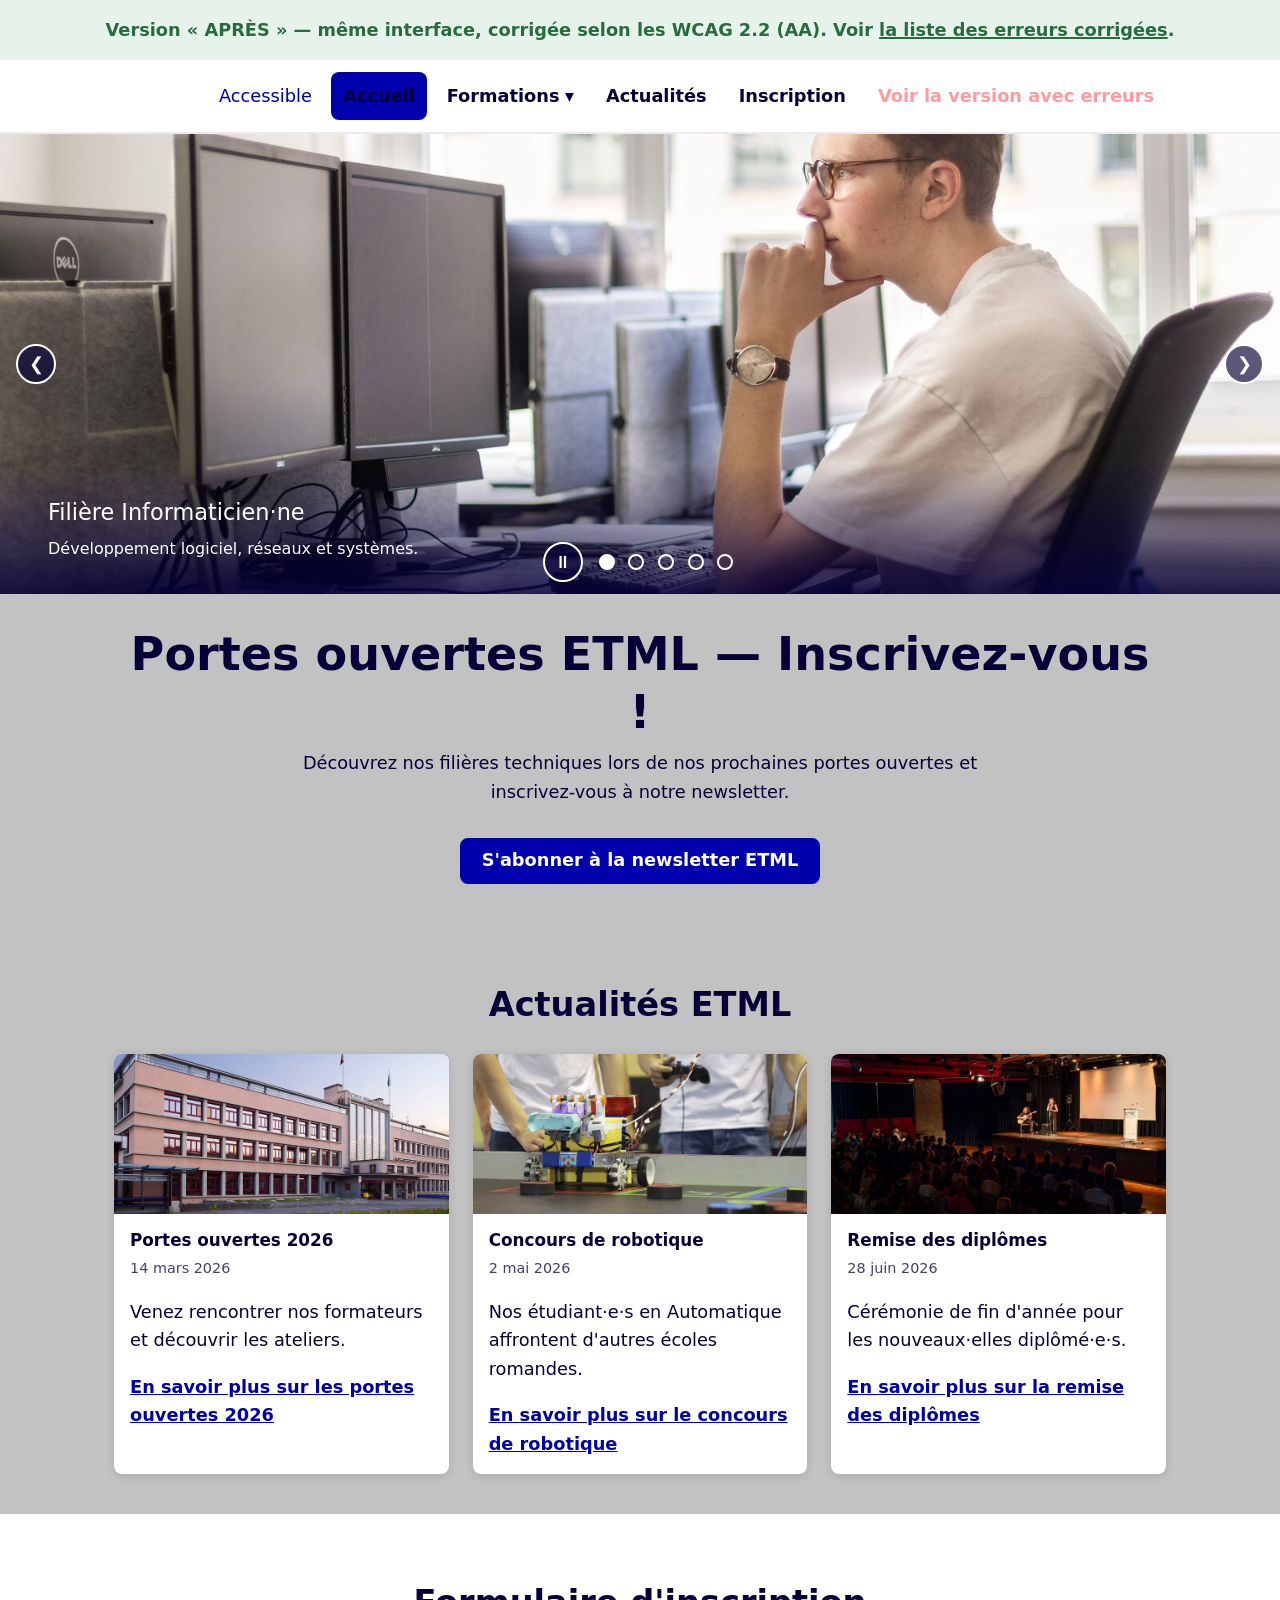
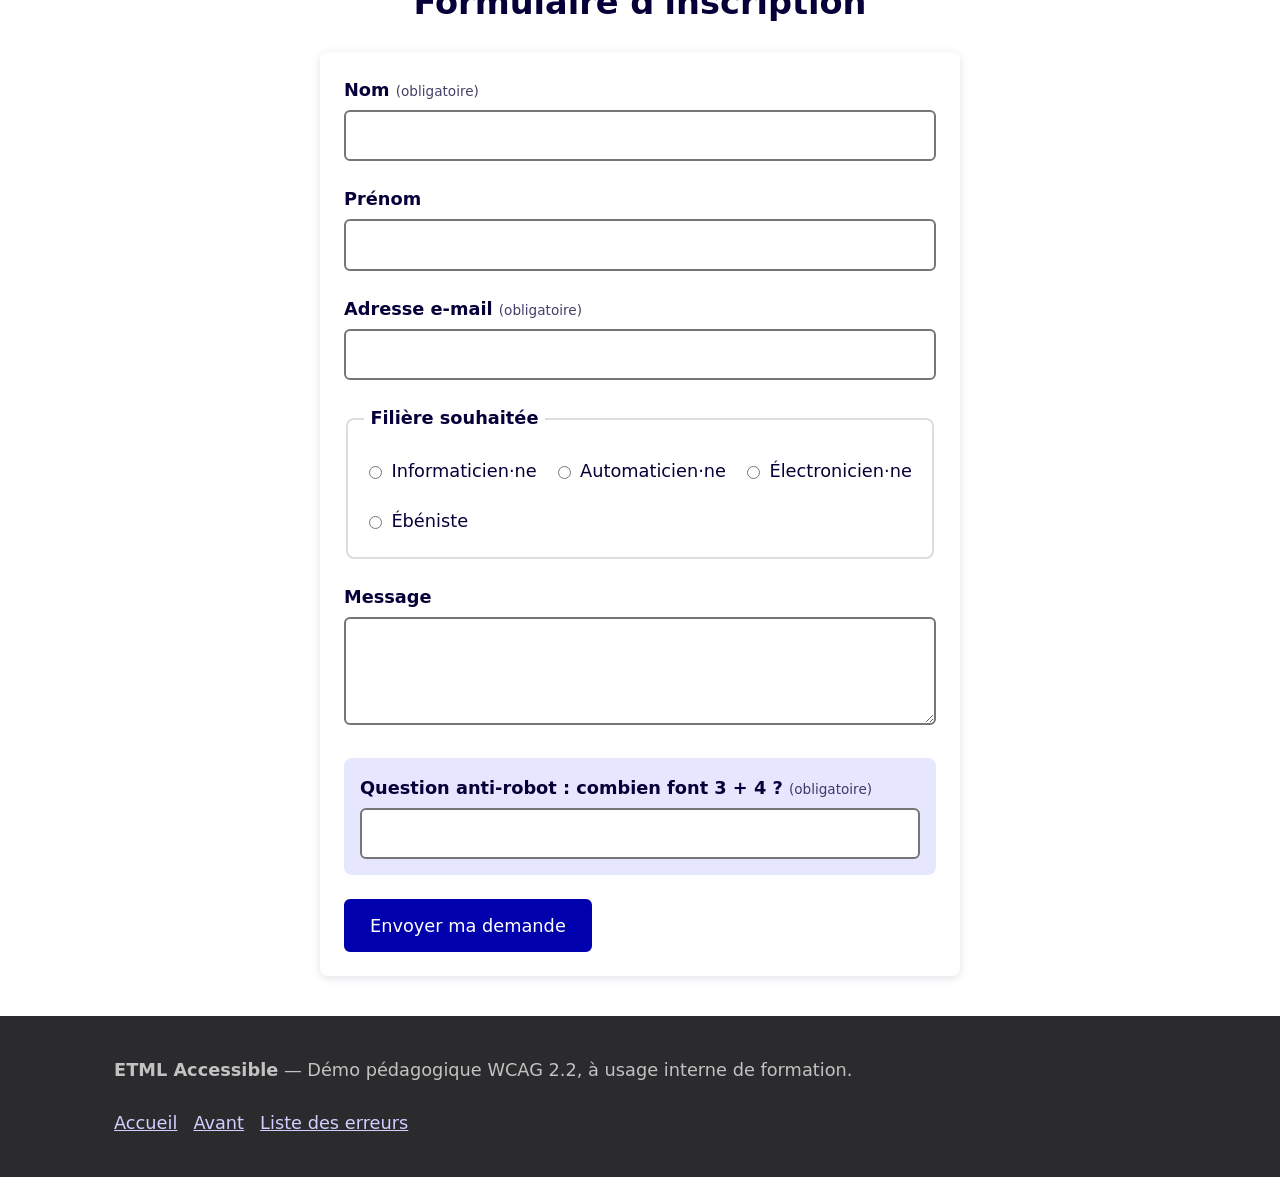
==== apres.html @ 141839a6 "Add ETML accessibility demo site with before/after examples Includes hero, menu, modal, form and eve" ====
<!DOCTYPE html>
<html lang="fr">
<head>
<meta charset="utf-8">
<meta name="viewport" content="width=device-width, initial-scale=1">
<title>ETML — Portes ouvertes &amp; inscriptions (version APRÈS)</title>
<link rel="icon" href="images/etml/etml_favicon.ico">
<link rel="stylesheet" href="styles/etml-theme.css">
<link rel="stylesheet" href="styles/etml-menu-after.css">
<link rel="stylesheet" href="styles/etml-hero-after.css">
<link rel="stylesheet" href="styles/etml-events-after.css">
<link rel="stylesheet" href="styles/etml-form-after.css">
<link rel="stylesheet" href="styles/etml-modal-after.css">
</head>
<body>
<a class="skip-link" href="#main-content">Aller au contenu principal</a>
<div class="page-banner good" role="region" aria-label="Bandeau d'information pédagogique">Version « APRÈS » — même interface, corrigée selon les WCAG 2.2 (AA). Voir <a href="erreurs.html">la liste des erreurs corrigées</a>.</div>

<div id="page-wrapper">
  <header class="site-header">
    <nav class="menu-after" aria-label="Navigation principale">
      <div class="container">
        <a href="index.html" style="display:flex;align-items:center;gap:.5rem;text-decoration:none;">
          <img src="images/etml/etml_logo_simple_white.svg" alt="ETML — Ecole Technique - Ecole des Métiers de Lausanne" height="36">
          <span class="logo-text">Accessible</span>
        </a>
        <ul class="menu-items">
          <li><a href="apres.html" aria-current="page">Accueil</a></li>
          <li>
            <button type="button" class="menu-toggle" aria-expanded="false" aria-controls="sous-menu-formations">
              Formations <span class="chevron" aria-hidden="true">▾</span>
            </button>
            <ul class="sous-menu" id="sous-menu-formations" hidden>
              <li><a href="#">Informaticien·ne</a></li>
              <li><a href="#">Automaticien·ne</a></li>
              <li><a href="#">Électronicien·ne</a></li>
              <li><a href="#">Ébéniste</a></li>
              <li><a href="#">Mécanicien·ne</a></li>
            </ul>
          </li>
          <li><a href="#actualites">Actualités</a></li>
          <li><a href="#inscription">Inscription</a></li>
          <li><a href="avant.html" class="cta">Voir la version avec erreurs</a></li>
        </ul>
      </div>
    </nav>
  </header>

  <main id="main-content">
    <section aria-roledescription="carrousel" aria-label="Filières de l'ETML" class="hero-after">
      <div class="slide is-active">
        <img src="images/etml/illustrations/filiere-informatique.jpg" alt="Étudiant concentré devant un poste de travail à double écran, en train de développer du code">
        <div class="caption">
          <p style="margin:0;font-size:1.4rem;">Filière Informaticien·ne</p>
          <p>Développement logiciel, réseaux et systèmes.</p>
        </div>
      </div>
      <div class="slide">
        <img src="images/etml/illustrations/filiere-automatique.jpg" alt="Étudiante pilotant le pupitre de commande numérique d'une machine-outil en atelier">
        <div class="caption">
          <p style="margin:0;font-size:1.4rem;">Filière Automaticien·ne</p>
          <p>Conception et maintenance de systèmes automatisés.</p>
        </div>
      </div>
      <div class="slide">
        <img src="images/etml/illustrations/filiere-electronique.jpg" alt="Étudiant soudant un composant sur une carte électronique à l'aide d'un tournevis de précision">
        <div class="caption">
          <p style="margin:0;font-size:1.4rem;">Filière Électronicien·ne</p>
          <p>Conception de circuits et systèmes électroniques.</p>
        </div>
      </div>
      <div class="slide">
        <img src="images/etml/illustrations/filiere-ebenisterie.jpg" alt="Étudiant encollant une pièce de bois à l'atelier d'ébénisterie">
        <div class="caption">
          <p style="margin:0;font-size:1.4rem;">Filière Ébéniste</p>
          <p>Travail du bois et création de mobilier sur mesure.</p>
        </div>
      </div>
      <div class="slide">
        <img src="images/etml/illustrations/filiere-mecanique.jpg" alt="Étudiant en train d'inspecter le moteur d'un véhicule, capot ouvert">
        <div class="caption">
          <p style="margin:0;font-size:1.4rem;">Filière Mécanicien·ne</p>
          <p>Diagnostic, réparation et entretien de véhicules.</p>
        </div>
      </div>

      <div class="arrow-wrap">
        <button type="button" class="arrow prev" aria-label="Filière précédente">&#10094;</button>
        <button type="button" class="arrow next" aria-label="Filière suivante">&#10095;</button>
      </div>
      <div class="hero-controls">
        <button type="button" class="play-pause" aria-pressed="true" aria-label="Mettre le diaporama en pause">⏸</button>
        <div class="dots" role="group" aria-label="Choisir une filière à afficher">
          <button type="button" aria-current="true" aria-label="Afficher la filière Informaticien·ne"></button>
          <button type="button" aria-current="false" aria-label="Afficher la filière Automaticien·ne"></button>
          <button type="button" aria-current="false" aria-label="Afficher la filière Électronicien·ne"></button>
          <button type="button" aria-current="false" aria-label="Afficher la filière Ébéniste"></button>
          <button type="button" aria-current="false" aria-label="Afficher la filière Mécanicien·ne"></button>
        </div>
      </div>
    </section>

    <div class="container">
      <h1 style="text-align:center;margin:2rem 0 0;">Portes ouvertes ETML — Inscrivez-vous !</h1>
      <p style="text-align:center;max-width:60ch;margin:0.5rem auto 2rem;">Découvrez nos filières techniques lors de nos prochaines portes ouvertes et inscrivez-vous à notre newsletter.</p>
      <div style="text-align:center;margin-bottom:2rem;">
        <button type="button" id="open-newsletter" class="btn">S'abonner à la newsletter ETML</button>
      </div>
    </div>

    <section id="actualites">
      <div class="container">
        <h2 style="text-align:center;">Actualités ETML</h2>
        <div class="events-after-grid">
          <article class="card">
            <img src="images/etml/illustrations/actu-portes-ouvertes.jpg" alt="">
            <div class="body">
              <h3>Portes ouvertes 2026</h3>
              <time datetime="2026-03-14">14 mars 2026</time>
              <p>Venez rencontrer nos formateurs et découvrir les ateliers.</p>
              <a class="card-link" href="#">En savoir plus sur les portes ouvertes 2026</a>
            </div>
          </article>
          <article class="card">
            <img src="images/etml/illustrations/actu-concours-robotique.jpg" alt="">
            <div class="body">
              <h3>Concours de robotique</h3>
              <time datetime="2026-05-02">2 mai 2026</time>
              <p>Nos étudiant·e·s en Automatique affrontent d'autres écoles romandes.</p>
              <a class="card-link" href="#">En savoir plus sur le concours de robotique</a>
            </div>
          </article>
          <article class="card">
            <img src="images/etml/illustrations/actu-remise-diplomes.jpg" alt="">
            <div class="body">
              <h3>Remise des diplômes</h3>
              <time datetime="2026-06-28">28 juin 2026</time>
              <p>Cérémonie de fin d'année pour les nouveaux·elles diplômé·e·s.</p>
              <a class="card-link" href="#">En savoir plus sur la remise des diplômes</a>
            </div>
          </article>
        </div>
      </div>
    </section>

    <section class="alt" id="inscription">
      <div class="container">
        <h2 style="text-align:center;">Formulaire d'inscription</h2>
        <form id="form-apres" class="form-after" novalidate>
          <div class="error-summary" role="alert" tabindex="-1" hidden>
            <h2>Le formulaire contient des erreurs</h2>
            <ul></ul>
          </div>
          <div class="success-message" role="status" tabindex="-1" hidden>
            Merci ! Votre demande d'inscription a bien été envoyée.
          </div>

          <div class="field">
            <label for="af-nom">Nom <span class="hint">(obligatoire)</span></label>
            <input type="text" id="af-nom" name="nom" required>
            <p class="field-error" id="af-nom-error" hidden></p>
          </div>

          <div class="field">
            <label for="af-prenom">Prénom</label>
            <input type="text" id="af-prenom" name="prenom">
          </div>

          <div class="field">
            <label for="af-email">Adresse e-mail <span class="hint">(obligatoire)</span></label>
            <input type="email" id="af-email" name="email" required>
            <p class="field-error" id="af-email-error" hidden></p>
          </div>

          <div class="field">
            <fieldset>
              <legend>Filière souhaitée</legend>
              <div class="radios">
                <label><input type="radio" name="filiere" value="info"> Informaticien·ne</label>
                <label><input type="radio" name="filiere" value="auto"> Automaticien·ne</label>
                <label><input type="radio" name="filiere" value="elec"> Électronicien·ne</label>
                <label><input type="radio" name="filiere" value="ebe"> Ébéniste</label>
              </div>
            </fieldset>
          </div>

          <div class="field">
            <label for="af-message">Message</label>
            <textarea id="af-message" name="message" rows="3"></textarea>
          </div>

          <div class="field captcha-question">
            <label for="af-captcha">Question anti-robot : combien font 3 + 4 ? <span class="hint">(obligatoire)</span></label>
            <input type="text" id="af-captcha" name="captcha" inputmode="numeric" required>
            <p class="field-error" id="af-captcha-error" hidden></p>
          </div>

          <button type="submit">Envoyer ma demande</button>
        </form>
      </div>
    </section>
  </main>

  <footer class="site-footer">
    <div class="container">
      <div>
        <p><strong>ETML Accessible</strong> — Démo pédagogique WCAG 2.2, à usage interne de formation.</p>
      </div>
      <nav aria-label="Liens du pied de page">
        <ul>
          <li><a href="index.html">Accueil</a></li>
          <li><a href="avant.html">Avant</a></li>
          <li><a href="erreurs.html">Liste des erreurs</a></li>
        </ul>
      </nav>
    </div>
  </footer>
</div>

<div class="modal-after-overlay">
  <div class="modal-after-box" role="dialog" aria-modal="true" aria-labelledby="modal-title">
    <button type="button" class="modal-close"><span aria-hidden="true">✕</span> Fermer</button>
    <h2 id="modal-title">Ne manquez rien !</h2>
    <p>Inscrivez-vous à notre newsletter pour suivre l'actualité de l'ETML.</p>
    <form>
      <label for="modal-email">Votre adresse e-mail</label>
      <input type="email" id="modal-email" name="modal-email" required>
      <button type="submit">S'abonner</button>
    </form>
  </div>
</div>

<script src="scripts/etml-menu-after.js"></script>
<script src="scripts/etml-hero-after.js"></script>
<script src="scripts/etml-form-after.js"></script>
<script src="scripts/etml-modal-after.js"></script>
</body>
</html>
---- styles/etml-theme.css ----
/* =========================================================================
   ETML Accessible — Thème partagé
   Palette officielle ETML : Dark Blue #0000AC, Pampas #F3EFED, Stratos #050038
   Ratios de contraste vérifiés (WCAG 2.2) :
     - Stratos sur Pampas  : 17.3:1 (AAA)
     - DarkBlue sur blanc  : 13.2:1 (AAA)
     - Blanc sur DarkBlue  : 13.2:1 (AAA)
   ========================================================================= */

:root {
  /* Couleurs de marque (fixes, utilisées comme fonds pleins avec texte blanc :
     un bouton "plein" garde la même couleur de marque quel que soit le thème). */
  --brand-blue: #0000ac;       /* Dark Blue ETML */
  --brand-blue-hover: #000078;
  --color-surface: #c2c2c2;    /* Pampas */
  --color-ink: #050038;        /* Stratos — texte fixe utilisé sur surfaces claires fixes */
  --color-white: #ffffff;

  /* Couleur d'accent ADAPTATIVE : utilisée pour les liens/textes posés sur
     l'arrière-plan courant (--bg / --surface), qui change en mode sombre. */
  --color-primary: var(--brand-blue);
  --color-primary-hover: var(--brand-blue-hover);
  --color-primary-light: #e6e6ff; /* fond de survol clair (mode clair) */

  /* États sémantiques (jamais utilisés seuls, toujours + icône/texte) */
  --color-success: #276b3f;
  --color-success-bg: #e6f3ea;
  --color-error: #b3001b;
  --color-error-bg: #fbe7e9;

  /* Typographie fluide */
  --font-base: "Segoe UI", system-ui, -apple-system, "Helvetica Neue", Arial, sans-serif;
  --step-0: clamp(1rem, 0.95rem + 0.2vw, 1.125rem);
  --step-1: clamp(1.25rem, 1.1rem + 0.6vw, 1.5rem);
  --step-2: clamp(1.6rem, 1.35rem + 1vw, 2.1rem);
  --step-3: clamp(2rem, 1.6rem + 1.6vw, 2.9rem);

  /* Rythme / rayon / ombre */
  --radius: 0.5rem;
  --space-1: 0.5rem;
  --space-2: 1rem;
  --space-3: 1.5rem;
  --space-4: 2.5rem;
  --shadow-card: 0 2px 10px rgba(5, 0, 56, 0.12);
  --focus-ring: 3px solid #ffb300; /* jaune/orange : visible sur fond clair ET foncé */
  --focus-ring-offset: 2px;

  color-scheme: light;
  --bg: var(--color-surface);
  --text: var(--color-ink);
  --header-bg: var(--color-white);
  --surface: var(--color-white); /* fond des cartes / formulaires / modales */
}

@media (prefers-color-scheme: dark) {
  :root {
    color-scheme: dark;
    --bg: var(--color-ink);
    --text: var(--color-surface);
    --text-2: #767676;
    --header-bg: #0a0550;
    --surface: #0a0550;
    /* Couleur d'accent adaptative éclaircie : reste ≥7:1 sur fond Stratos/--surface foncé.
       Les fonds de boutons pleins, eux, restent en --brand-blue (voir .btn). */
    --color-primary: #a6b0ff;
    --color-primary-hover: #c2c9ff;
    --color-primary-light: #1c1770;
    --color-success: #8fd6a8; /* éclairci pour rester ≥7:1 sur fond success-bg foncé */
    --color-success-bg: #123822;
    --color-error: #ff9aa2; /* éclairci pour rester ≥7:1 sur fond error-bg foncé */
    --color-error-bg: #3a0d13;
  }
}

* { box-sizing: border-box; }

html { scroll-behavior: smooth; }
@media (prefers-reduced-motion: reduce) {
  html { scroll-behavior: auto; }
  *, *::before, *::after {
    animation-duration: 0.001ms !important;
    animation-iteration-count: 1 !important;
    transition-duration: 0.001ms !important;
    scroll-behavior: auto !important;
  }
}

body {
  margin: 0;
  font-family: var(--font-base);
  font-size: var(--step-0);
  line-height: 1.6;
  color: var(--text);
  background: var(--bg);
}

img { max-width: 100%; height: auto; display: block; }

a { color: var(--color-primary); }

h1, h2, h3, h4 { line-height: 1.25; }
h1 { font-size: var(--step-3); }
h2 { font-size: var(--step-2); }
h3 { font-size: var(--step-1); }

.container {
  max-width: 1100px;
  margin-inline: auto;
  padding-inline: var(--space-3);
}

/* Lien d'évitement (skip link) — visible uniquement au focus clavier */
.skip-link {
  position: absolute;
  left: -9999px;
  top: 0;
  background: var(--color-primary);
  color: #fff;
  padding: var(--space-1) var(--space-2);
  z-index: 1000;
  border-radius: 0 0 var(--radius) 0;
  font-weight: 600;
}
.skip-link:focus {
  left: 0;
}

.visually-hidden {
  position: absolute;
  width: 1px; height: 1px;
  padding: 0; margin: -1px;
  overflow: hidden;
  clip: rect(0,0,0,0);
  white-space: nowrap;
  border: 0;
}

/* Focus visible cohérent sur toute la démo "après" — jamais outline:none sans remplaçant */
.a11y-focusable:focus-visible,
a:focus-visible,
button:focus-visible,
input:focus-visible,
select:focus-visible,
textarea:focus-visible,
[tabindex]:focus-visible {
  outline: var(--focus-ring);
  outline-offset: var(--focus-ring-offset);
  border-radius: 2px;
}

/* Empêche l'en-tête collant (position: sticky) de recouvrir un élément qui
   vient de recevoir le focus clavier — critère WCAG 2.2 2.4.11 Focus Not Obscured. */
a, button, input, select, textarea, [tabindex] {
  scroll-margin-top: 110px;
}

/* En-tête */
.site-header {
  background: var(--header-bg);
  border-bottom: 1px solid rgba(5,0,56,0.08);
  position: sticky;
  top: 0;
  z-index: 100;
}
.site-header .container {
  display: flex;
  align-items: center;
  justify-content: space-between;
  gap: var(--space-3);
  padding-block: var(--space-2);
}
.site-logo { display: flex; align-items: flex-end; gap: var(--space-1); text-decoration: none; }
.site-logo img { height: 30px; width: auto; }
.site-logo .logo-text { color: var(--text); font-size: 1.1rem; }

.btn {
  display: inline-block;
  font: inherit;
  font-weight: 600;
  padding: 0.65rem 1.25rem;
  border-radius: var(--radius);
  border: 2px solid var(--brand-blue);
  background: var(--brand-blue); /* fixe : un bouton plein reste lisible (texte blanc) dans les 2 thèmes */
  color: #fff;
  cursor: pointer;
  text-decoration: none;
  line-height: 1.2;
}
.btn:hover { background: var(--brand-blue-hover); border-color: var(--brand-blue-hover); }
.btn-outline {
  background: transparent;
  color: var(--color-primary);
  border-color: var(--color-primary);
}
.btn-outline:hover { background: var(--color-primary-light); }

.badge-demo {
  display: inline-block;
  font-size: 0.8rem;
  font-weight: 700;
  padding: 0.2rem 0.6rem;
  border-radius: 999px;
  letter-spacing: 0.02em;
}
.badge-demo.bad { background: var(--color-error-bg); color: var(--color-error); }
.badge-demo.good { background: var(--color-success-bg); color: var(--color-success); }

.page-banner {
  padding: var(--space-2) 0;
  text-align: center;
  font-weight: 700;
}
.page-banner.bad { background: var(--color-error-bg); color: var(--color-error); }
.page-banner.good { background: var(--color-success-bg); color: var(--color-success); }
.page-banner a { color: inherit; text-decoration-thickness: 2px; }

.site-footer {
  padding: var(--space-4) 0;
  background: #2b2b2e;
  color: var(--color-surface);
}
.site-footer a { color: #cfd0ff; }
.site-footer p { margin: 0; }
.site-footer .container { display: flex; flex-wrap: wrap; gap: var(--space-3); justify-content: space-between; }
.site-footer nav ul { list-style: none; padding: 0; margin: 0; display: flex; flex-direction: row; flex-wrap: wrap; gap: 0.4rem 1rem; }

section { padding-block: var(--space-4); }
section.alt { background: var(--color-white); }
@media (prefers-color-scheme: dark) { section.alt { background: #0a0550; } }

.section-heading { text-align: center; margin-bottom: var(--space-3); }
.section-heading p { color: var(--text); opacity: 0.85; max-width: 60ch; margin-inline: auto; }
---- styles/etml-menu-after.css ----
/* Menu — version APRÈS (corrigée)
   - Contraste conforme (texte Stratos sur fond blanc)
   - Focus clavier toujours visible (voir .a11y-focusable dans etml-theme.css)
   - Sous-menu piloté par un <button aria-expanded>, utilisable au clavier
*/
.menu-after { background: var(--header-bg); border-bottom: 1px solid rgba(5,0,56,0.08); }
.menu-after .container { display: flex; align-items: center; justify-content: space-between; padding-block: 0.75rem; flex-wrap: wrap; gap: 0.5rem; }
.menu-after .menu-items { list-style: none; display: flex; gap: 0.5rem; margin: 0; padding: 0; flex-wrap: wrap; }
.menu-after .menu-items > li { position: relative; }
.menu-after .menu-items a,
.menu-after .menu-items button.menu-toggle {
  color: var(--text);
  text-decoration: none;
  font: inherit;
  font-weight: 600;
  cursor: pointer;
  padding: 0.6rem 0.75rem;
  display: inline-flex;
  align-items: center;
  gap: 0.35rem;
  background: none;
  border: none;
  border-radius: 8px;
}
.menu-after .menu-items a[aria-current="page"] {
  font-weight: 700;
  background: var(--brand-blue);
}
.menu-after .menu-items a:hover,
.menu-after .menu-toggle:hover { background: var(--brand-blue); }

.menu-after .sous-menu {
  list-style: none;
  position: absolute;
  top: 100%;
  left: 0;
  background: #fff;
  box-shadow: var(--shadow-card);
  padding: 0;
  margin: 0;
  min-width: 240px;
  border-radius: var(--radius);
  z-index: 20;
}
.menu-after .sous-menu[hidden] { display: none; }
.menu-after .sous-menu li a { color: var(--text-2); padding: 0.6rem 1rem; display: block; }
.menu-after .sous-menu li a:hover { color: var(--text); }
.menu-after .menu-toggle .chevron { transition: transform 0.15s ease; }
.menu-after .menu-toggle[aria-expanded="true"] .chevron { transform: rotate(180deg); }

.menu-after .cta { background: var(--brand-blue); color: #ff9aa2 !important; padding: 0.6rem 1.1rem; border-radius: var(--radius); font-weight: 700; }
.menu-after .cta:hover { background: var(--brand-blue-hover); }

.menu-after .skip-target-note { display: none; }
---- styles/etml-hero-after.css ----
/* Hero — version APRÈS (corrigée)
   - Contrôles réels (button), focus visible, pause/lecture, respect du mouvement réduit
   - Voile (scrim) derrière le texte pour garantir le contraste (≥ 4.5:1)
*/
.hero-after { position: relative; overflow: hidden; height: 460px; background: var(--color-ink); }
.hero-after .slide {
  position: absolute; inset: 0;
  opacity: 0;
  visibility: hidden;
  transition: opacity 0.6s ease;
}
.hero-after .slide.is-active { opacity: 1; visibility: visible; }
.hero-after .slide img { width: 100%; height: 100%; object-fit: cover; }
.hero-after .caption {
  position: absolute;
  left: 0; right: 0; bottom: 0;
  padding: 2rem 3rem;
  color: #ffffff;
  font-size: 1.4rem;
  font-weight: 700;
  background: linear-gradient(to top, rgba(5,0,56,0.85), rgba(5,0,56,0));
}
.hero-after .caption p { margin: 0.35rem 0 0; font-weight: 400; font-size: 1rem; max-width: 55ch; }

.hero-after .hero-controls {
  position: absolute;
  inset-inline: 0;
  bottom: 0;
  display: flex;
  align-items: center;
  justify-content: center;
  gap: 0.75rem;
  padding-bottom: 0.75rem;
  z-index: 5;
}
.hero-after .arrow,
.hero-after .play-pause {
  background: rgba(5,0,56,0.65);
  color: #fff;
  border: 2px solid #fff;
  border-radius: 999px;
  width: 40px; height: 40px;
  display: inline-flex; align-items: center; justify-content: center;
  cursor: pointer;
  font-size: 1.1rem;
}
.hero-after .arrow-wrap { position: absolute; inset-inline: 0; top: 50%; transform: translateY(-50%); display: flex; justify-content: space-between; padding-inline: 1rem; z-index: 5; pointer-events: none; }
.hero-after .arrow-wrap .arrow { pointer-events: auto; }

.hero-after .dots { display: flex; gap: 0.35rem; }
.hero-after .dots button {
  width: 24px; height: 24px; border-radius: 50%;
  border: none; background: transparent; padding: 0; cursor: pointer;
  display: flex; align-items: center; justify-content: center;
}
.hero-after .dots button::after {
  content: "";
  width: 12px; height: 12px; border-radius: 50%;
  border: 2px solid #fff; background: transparent;
}
.hero-after .dots button[aria-current="true"]::after { background: #fff; }
---- styles/etml-events-after.css ----
/* Actualités — version APRÈS (corrigée)
   - Une seule vraie balise <a> par carte, agrandie visuellement via ::after (pattern "stretched link")
   - Hiérarchie de titres correcte (h2 section > h3 par carte)
   - Intitulé de lien explicite pour le contexte (texte visible + accessible)
*/
.events-after-grid {
  display: grid;
  grid-template-columns: repeat(auto-fit, minmax(260px, 1fr));
  gap: var(--space-3);
}
.events-after-grid .card {
  position: relative;
  background: var(--surface);
  color: var(--text);
  border-radius: var(--radius);
  box-shadow: var(--shadow-card);
  overflow: hidden;
}
.events-after-grid .card img { width: 100%; height: 160px; object-fit: cover; }
.events-after-grid .card .body { padding: var(--space-2); }
.events-after-grid .card h3 { margin: 0 0 0.4rem; font-size: 1.05rem; }
.events-after-grid .card time { color: var(--text); opacity: 0.75; font-size: 0.9rem; display: block; margin-bottom: 0.5rem; }
.events-after-grid .card a.card-link {
  color: var(--color-primary);
  font-weight: 600;
  text-decoration: underline;
}
/* Agrandit la zone cliquable à toute la carte sans créer de second lien */
.events-after-grid .card a.card-link::after {
  content: "";
  position: absolute;
  inset: 0;
}
.events-after-grid .card:has(a:focus-visible) {
  outline: var(--focus-ring);
  outline-offset: 2px;
}
---- styles/etml-form-after.css ----
/* Formulaire — version APRÈS (corrigée)
   - Chaque champ a un <label for> explicite + indication "(obligatoire)" textuelle
   - Regroupement radio via <fieldset><legend>
   - Résumé d'erreurs (role="alert") + message inline par champ (icône + texte, jamais la couleur seule)
   - Alternative textuelle au CAPTCHA visuel (question simple, accessible au clavier et lecteur d'écran)
*/
.form-after { max-width: 640px; margin-inline: auto; background: var(--surface); color: var(--text); padding: var(--space-3); border-radius: var(--radius); box-shadow: var(--shadow-card); }
.form-after .field { margin-bottom: var(--space-3); }
.form-after label { display: block; font-weight: 600; margin-bottom: 0.35rem; }
.form-after .hint { font-weight: 400; opacity: 0.75; font-size: 0.85rem; }
.form-after input[type="text"],
.form-after input[type="email"],
.form-after textarea {
  width: 100%;
  padding: 0.6rem 0.75rem;
  border: 2px solid #767676;
  border-radius: 6px;
  font: inherit;
  color: var(--text);
}
.form-after input[aria-invalid="true"],
.form-after textarea[aria-invalid="true"] {
  border-color: var(--color-error);
}
.form-after .field-error {
  display: flex;
  align-items: start;
  gap: 0.4rem;
  color: var(--color-error);
  font-size: 0.9rem;
  margin-top: 0.35rem;
  font-weight: 600;
}
.form-after .field-error[hidden] { display: none; }
.form-after fieldset { border: 2px solid #ddd; border-radius: var(--radius); padding: var(--space-2); }
.form-after legend { font-weight: 700; padding-inline: 0.4rem; }
.form-after .radios { display: flex; flex-wrap: wrap; gap: 1rem; margin-top: 0.5rem; }
.form-after .radios label { display: flex; align-items: center; gap: 0.4rem; font-weight: 400; cursor: pointer; }
.form-after .radios input[type="radio"] { cursor: pointer; }

.form-after .error-summary {
  border: 2px solid var(--color-error);
  background: var(--color-error-bg);
  color: var(--color-error);
  border-radius: var(--radius);
  padding: var(--space-2);
  margin-bottom: var(--space-3);
}
.form-after .error-summary[hidden] { display: none; }
.form-after .error-summary h2 { margin: 0 0 0.5rem; font-size: 1.1rem; }
.form-after .error-summary ul { margin: 0; padding-left: 1.2rem; }
.form-after .error-summary a { color: var(--color-error); font-weight: 700; }

.form-after .captcha-question { background: var(--color-primary-light); border-radius: var(--radius); padding: var(--space-2); }

.form-after button[type="submit"] {
  background: var(--brand-blue);
  color: #fff;
  border: 2px solid var(--brand-blue);
  padding: 0.65rem 1.5rem;
  border-radius: 6px;
  font-weight: 700;
  font: inherit;
  cursor: pointer;
}
.form-after button[type="submit"]:hover { background: var(--brand-blue-hover); }

.form-after .success-message {
  border: 2px solid var(--color-success);
  background: var(--color-success-bg);
  color: var(--color-success);
  border-radius: var(--radius);
  padding: var(--space-2);
  font-weight: 600;
}
.form-after .success-message[hidden] { display: none; }
---- styles/etml-modal-after.css ----
/* Modale — version APRÈS (corrigée)
   - Déclenchement volontaire par l'utilisateur (bouton), jamais forcé automatiquement
   - role="dialog" aria-modal="true", focus piégé et restitué à la fermeture
   - Bouton de fermeture réel, avec libellé visible + accessible
*/
.modal-after-overlay {
  position: fixed; inset: 0;
  background: rgba(5,0,56,0.6);
  display: none;
  align-items: center; justify-content: center;
  z-index: 200;
}
.modal-after-overlay.is-open { display: flex; }
.modal-after-box {
  background: var(--surface);
  color: var(--text);
  border-radius: var(--radius);
  padding: var(--space-3);
  max-width: 440px;
  width: 90%;
  position: relative;
  box-shadow: 0 10px 40px rgba(5,0,56,0.35);
}
.modal-after-box .modal-close {
  position: absolute;
  top: 0.75rem; right: 0.75rem;
  background: transparent;
  border: 2px solid transparent;
  cursor: pointer;
  font-size: 1rem;
  font-weight: 700;
  color: var(--text);
  padding: 0.4rem 0.6rem;
  border-radius: 6px;
  display: inline-flex;
  align-items: center;
  gap: 0.3rem;
}
.modal-after-box .modal-close:hover { background: var(--color-primary-light); }
.modal-after-box label { display: block; font-weight: 600; margin-bottom: 0.35rem; margin-top: 0.75rem; }
.modal-after-box input[type="email"] {
  width: 100%;
  padding: 0.6rem;
  border: 2px solid #767676;
  border-radius: 6px;
  font: inherit;
}
.modal-after-box button[type="submit"] {
  margin-top: var(--space-2);
  background: var(--brand-blue);
  color: #fff;
  border: 2px solid var(--brand-blue);
  padding: 0.6rem 1.2rem;
  border-radius: 6px;
  font-weight: 700;
  cursor: pointer;
}
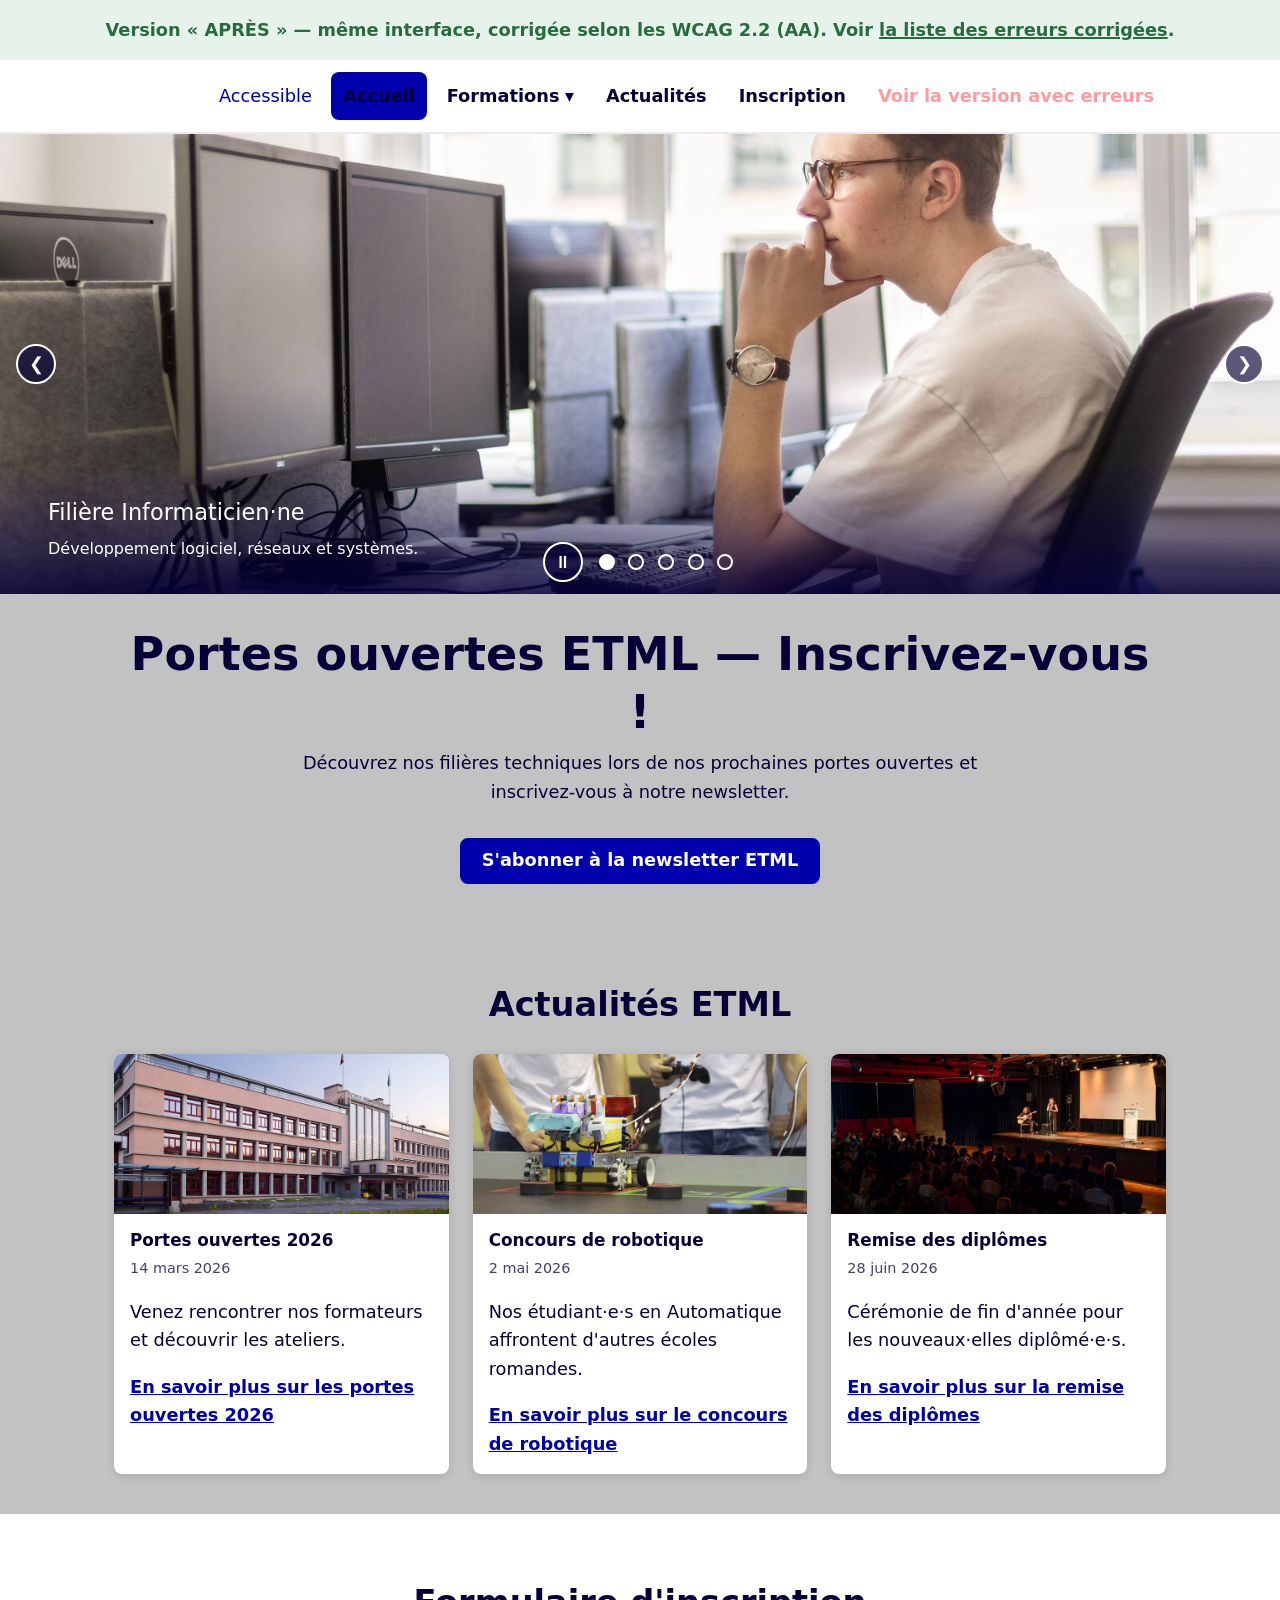
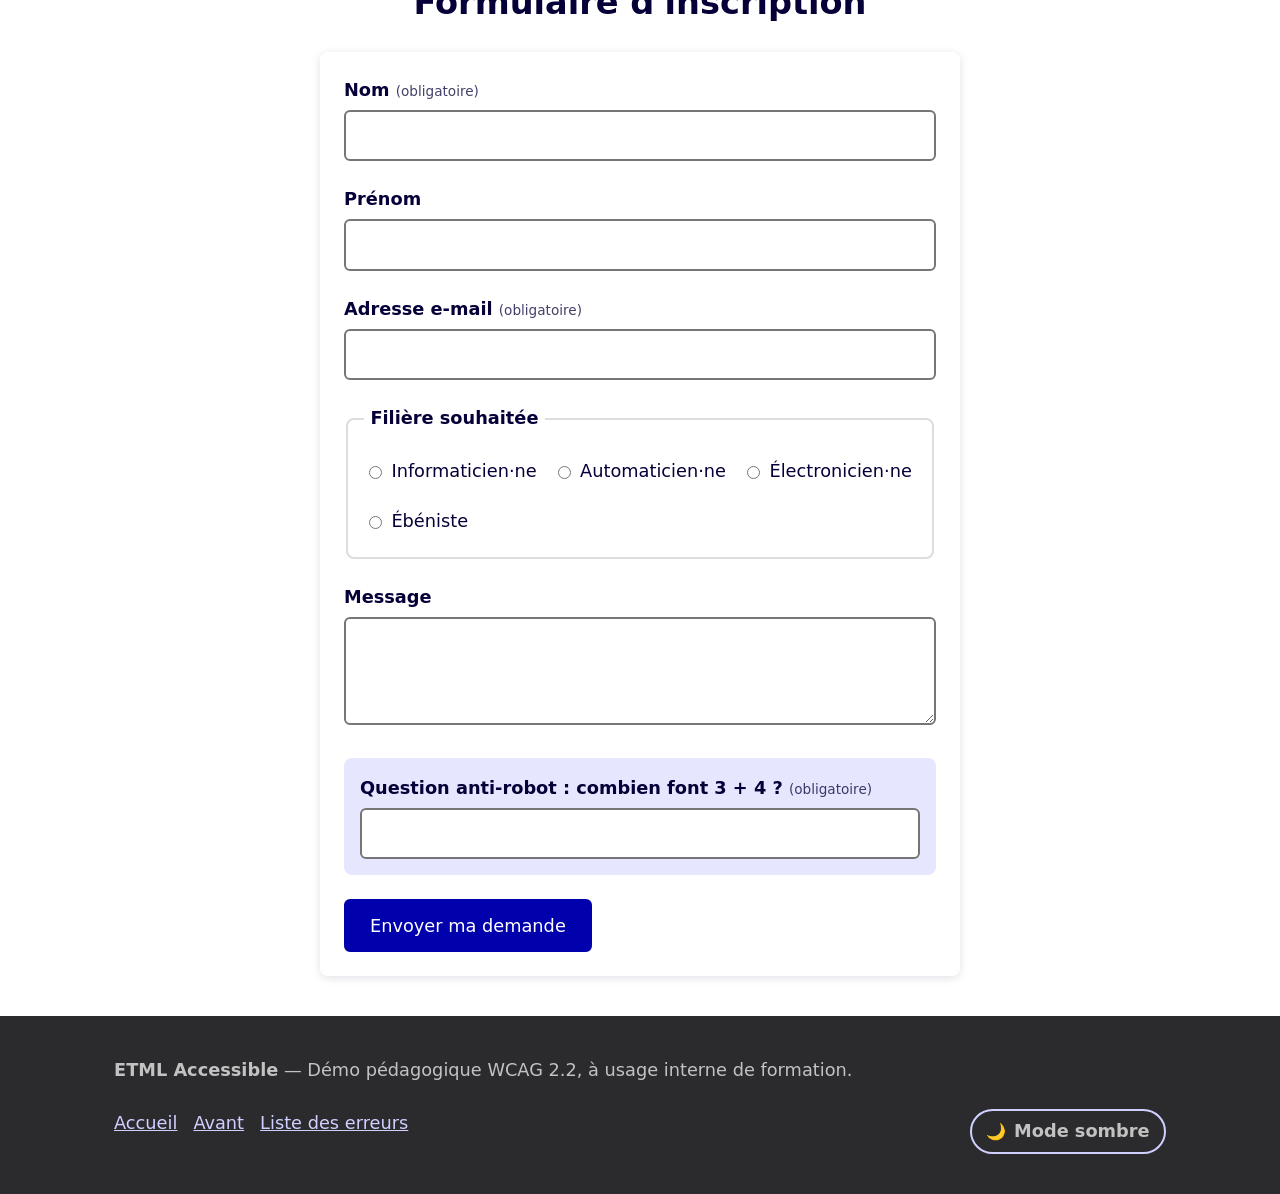
==== commit 040e685f: "Add light/dark theme toggle in footer Previously dark mode followed only prefers-color-scheme. Adds " ====
--- a/apres.html
+++ b/apres.html
@@ -5,6 +5,7 @@
 <meta name="viewport" content="width=device-width, initial-scale=1">
 <title>ETML — Portes ouvertes &amp; inscriptions (version APRÈS)</title>
 <link rel="icon" href="images/etml/etml_favicon.ico">
+<script>(function(){try{var t=localStorage.getItem('etml-theme');if(t==='dark'||t==='light')document.documentElement.setAttribute('data-theme',t);}catch(e){}})();</script>
 <link rel="stylesheet" href="styles/etml-theme.css">
 <link rel="stylesheet" href="styles/etml-menu-after.css">
 <link rel="stylesheet" href="styles/etml-hero-after.css">
@@ -213,6 +214,10 @@
           <li><a href="erreurs.html">Liste des erreurs</a></li>
         </ul>
       </nav>
+      <button type="button" class="theme-toggle" aria-pressed="false">
+        <span class="theme-toggle-icon" aria-hidden="true">🌙</span>
+        <span class="theme-toggle-label">Mode sombre</span>
+      </button>
     </div>
   </footer>
 </div>
@@ -234,5 +239,6 @@
 <script src="scripts/etml-hero-after.js"></script>
 <script src="scripts/etml-form-after.js"></script>
 <script src="scripts/etml-modal-after.js"></script>
+<script src="scripts/etml-theme-toggle.js"></script>
 </body>
 </html>
--- a/styles/etml-theme.css
+++ b/styles/etml-theme.css
@@ -53,7 +53,7 @@
 }
 
 @media (prefers-color-scheme: dark) {
-  :root {
+  :root:not([data-theme="light"]) {
     color-scheme: dark;
     --bg: var(--color-ink);
     --text: var(--color-surface);
@@ -72,6 +72,24 @@
   }
 }
 
+/* Même palette sombre, forcée par le sélecteur de thème du pied de page
+   (indépendamment du réglage clair/sombre du système). */
+:root[data-theme="dark"] {
+  color-scheme: dark;
+  --bg: var(--color-ink);
+  --text: var(--color-surface);
+  --text-2: #767676;
+  --header-bg: #0a0550;
+  --surface: #0a0550;
+  --color-primary: #a6b0ff;
+  --color-primary-hover: #c2c9ff;
+  --color-primary-light: #1c1770;
+  --color-success: #8fd6a8;
+  --color-success-bg: #123822;
+  --color-error: #ff9aa2;
+  --color-error-bg: #3a0d13;
+}
+
 * { box-sizing: border-box; }
 
 html { scroll-behavior: smooth; }
@@ -226,7 +244,25 @@
 
 section { padding-block: var(--space-4); }
 section.alt { background: var(--color-white); }
-@media (prefers-color-scheme: dark) { section.alt { background: #0a0550; } }
+@media (prefers-color-scheme: dark) { :root:not([data-theme="light"]) section.alt { background: #0a0550; } }
+:root[data-theme="dark"] section.alt { background: #0a0550; }
+
+/* Bouton clair/sombre du pied de page */
+.theme-toggle {
+  display: inline-flex;
+  align-items: center;
+  gap: 0.5rem;
+  font: inherit;
+  font-weight: 600;
+  background: transparent;
+  color: inherit;
+  border: 2px solid #cfd0ff;
+  border-radius: 999px;
+  padding: 0.4rem 0.9rem;
+  cursor: pointer;
+}
+.theme-toggle:hover { background: rgba(207, 208, 255, 0.12); }
+.theme-toggle .theme-toggle-icon { font-size: 1rem; }
 
 .section-heading { text-align: center; margin-bottom: var(--space-3); }
 .section-heading p { color: var(--text); opacity: 0.85; max-width: 60ch; margin-inline: auto; }
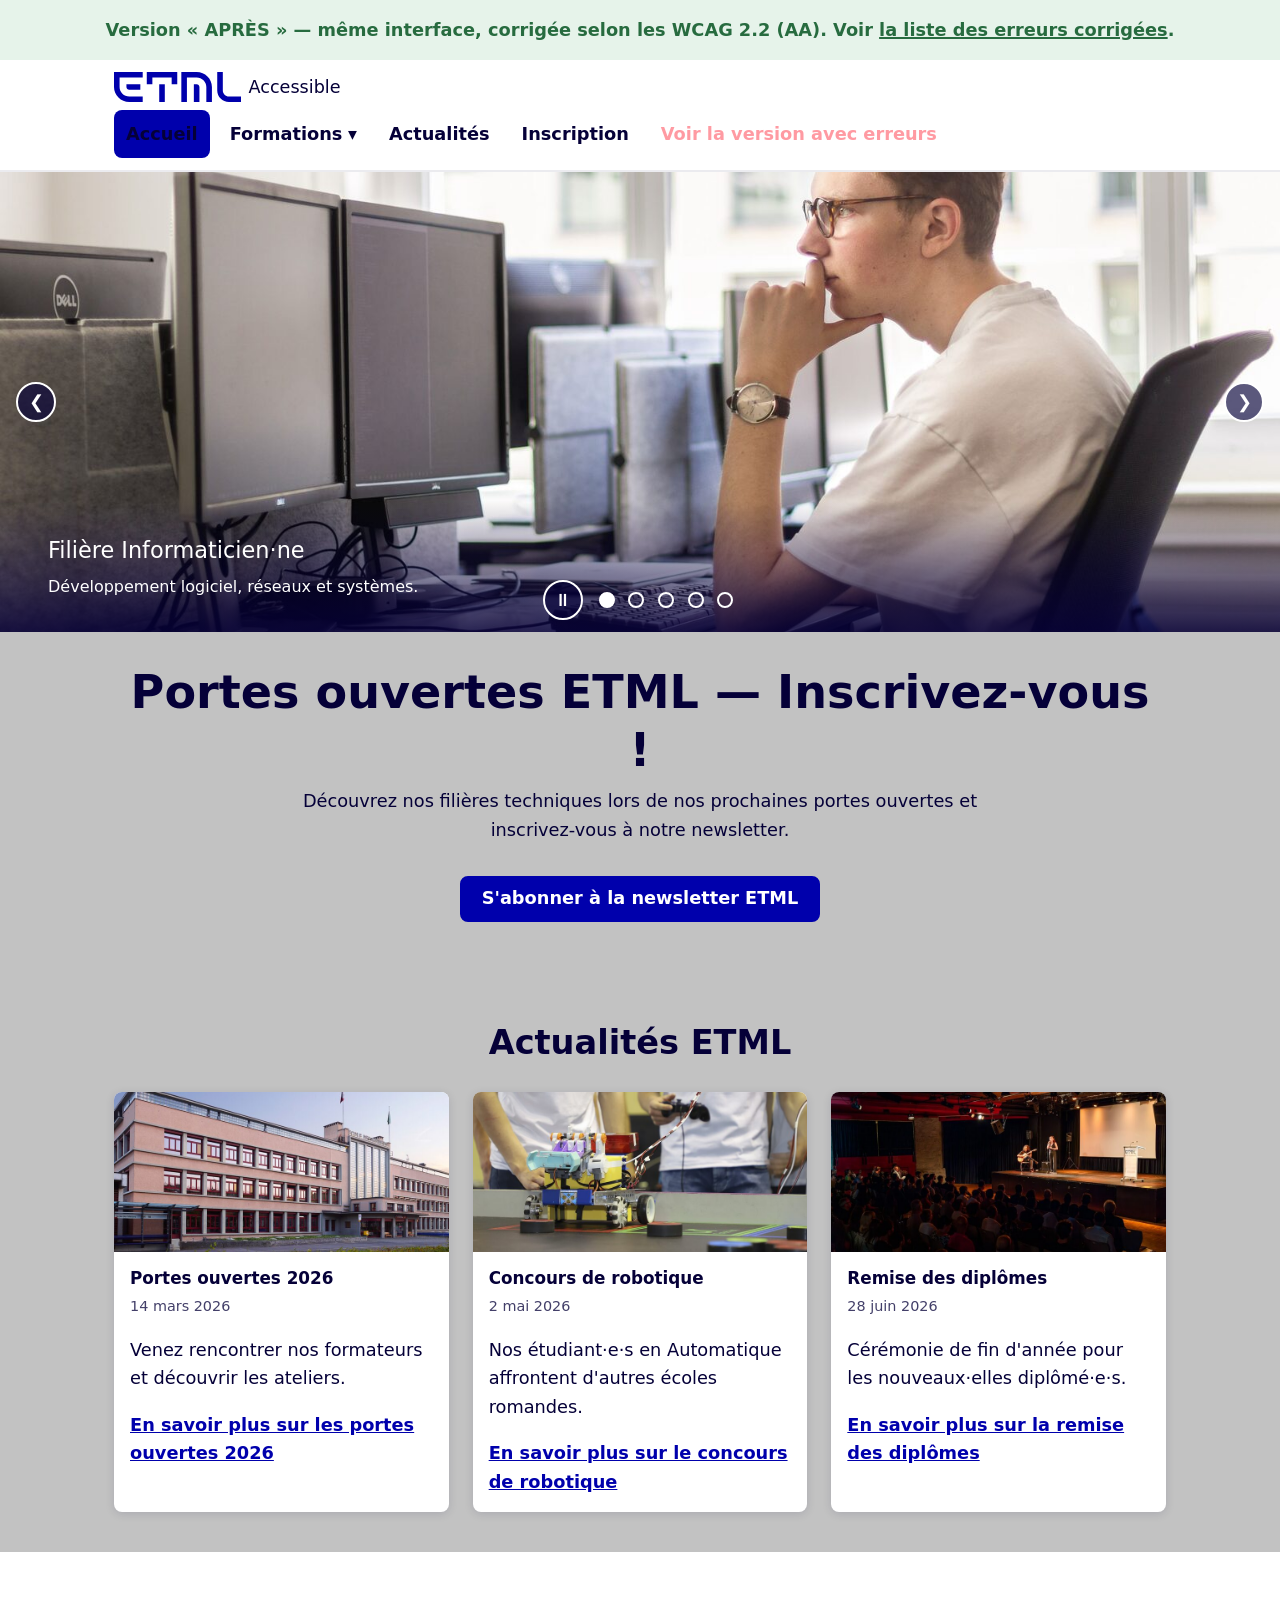
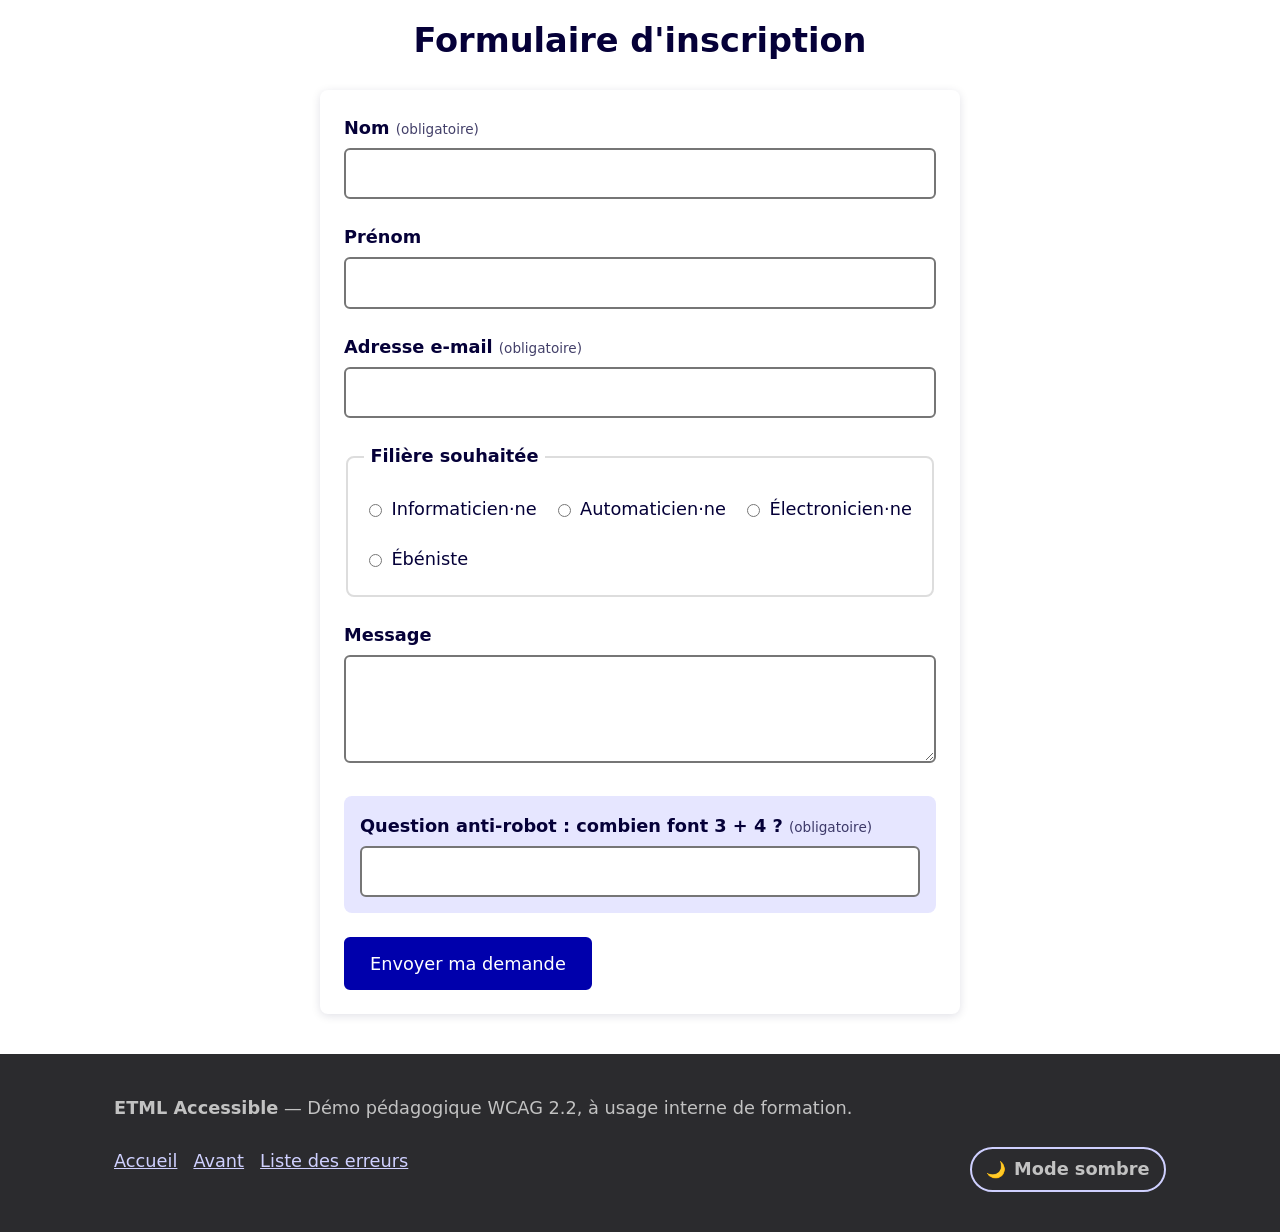
==== commit 9d00acaf: "fix: use correct logo variant per theme in header White logo was hardcoded, invisible against the wh" ====
--- a/apres.html
+++ b/apres.html
@@ -21,8 +21,9 @@
   <header class="site-header">
     <nav class="menu-after" aria-label="Navigation principale">
       <div class="container">
-        <a href="index.html" style="display:flex;align-items:center;gap:.5rem;text-decoration:none;">
-          <img src="images/etml/etml_logo_simple_white.svg" alt="ETML — Ecole Technique - Ecole des Métiers de Lausanne" height="36">
+        <a href="index.html" class="site-logo" style="display:flex;align-items:center;gap:.5rem;text-decoration:none;">
+          <img class="logo-light" src="images/etml/etml_logo_simple.svg" alt="ETML — Ecole Technique - Ecole des Métiers de Lausanne" height="36">
+          <img class="logo-dark" src="images/etml/etml_logo_simple_white.svg" alt="ETML — Ecole Technique - Ecole des Métiers de Lausanne" height="36">
           <span class="logo-text">Accessible</span>
         </a>
         <ul class="menu-items">
--- a/styles/etml-theme.css
+++ b/styles/etml-theme.css
@@ -191,6 +191,16 @@
 .site-logo img { height: 30px; width: auto; }
 .site-logo .logo-text { color: var(--text); font-size: 1.1rem; }
 
+/* Logo : version foncée (par défaut, thème clair) / claire (thème sombre) selon le
+   fond de l'en-tête, qui change lui aussi avec le thème (--header-bg). */
+.site-logo .logo-dark { display: none; }
+@media (prefers-color-scheme: dark) {
+  :root:not([data-theme="light"]) .site-logo .logo-light { display: none; }
+  :root:not([data-theme="light"]) .site-logo .logo-dark { display: block; }
+}
+:root[data-theme="dark"] .site-logo .logo-light { display: none; }
+:root[data-theme="dark"] .site-logo .logo-dark { display: block; }
+
 .btn {
   display: inline-block;
   font: inherit;
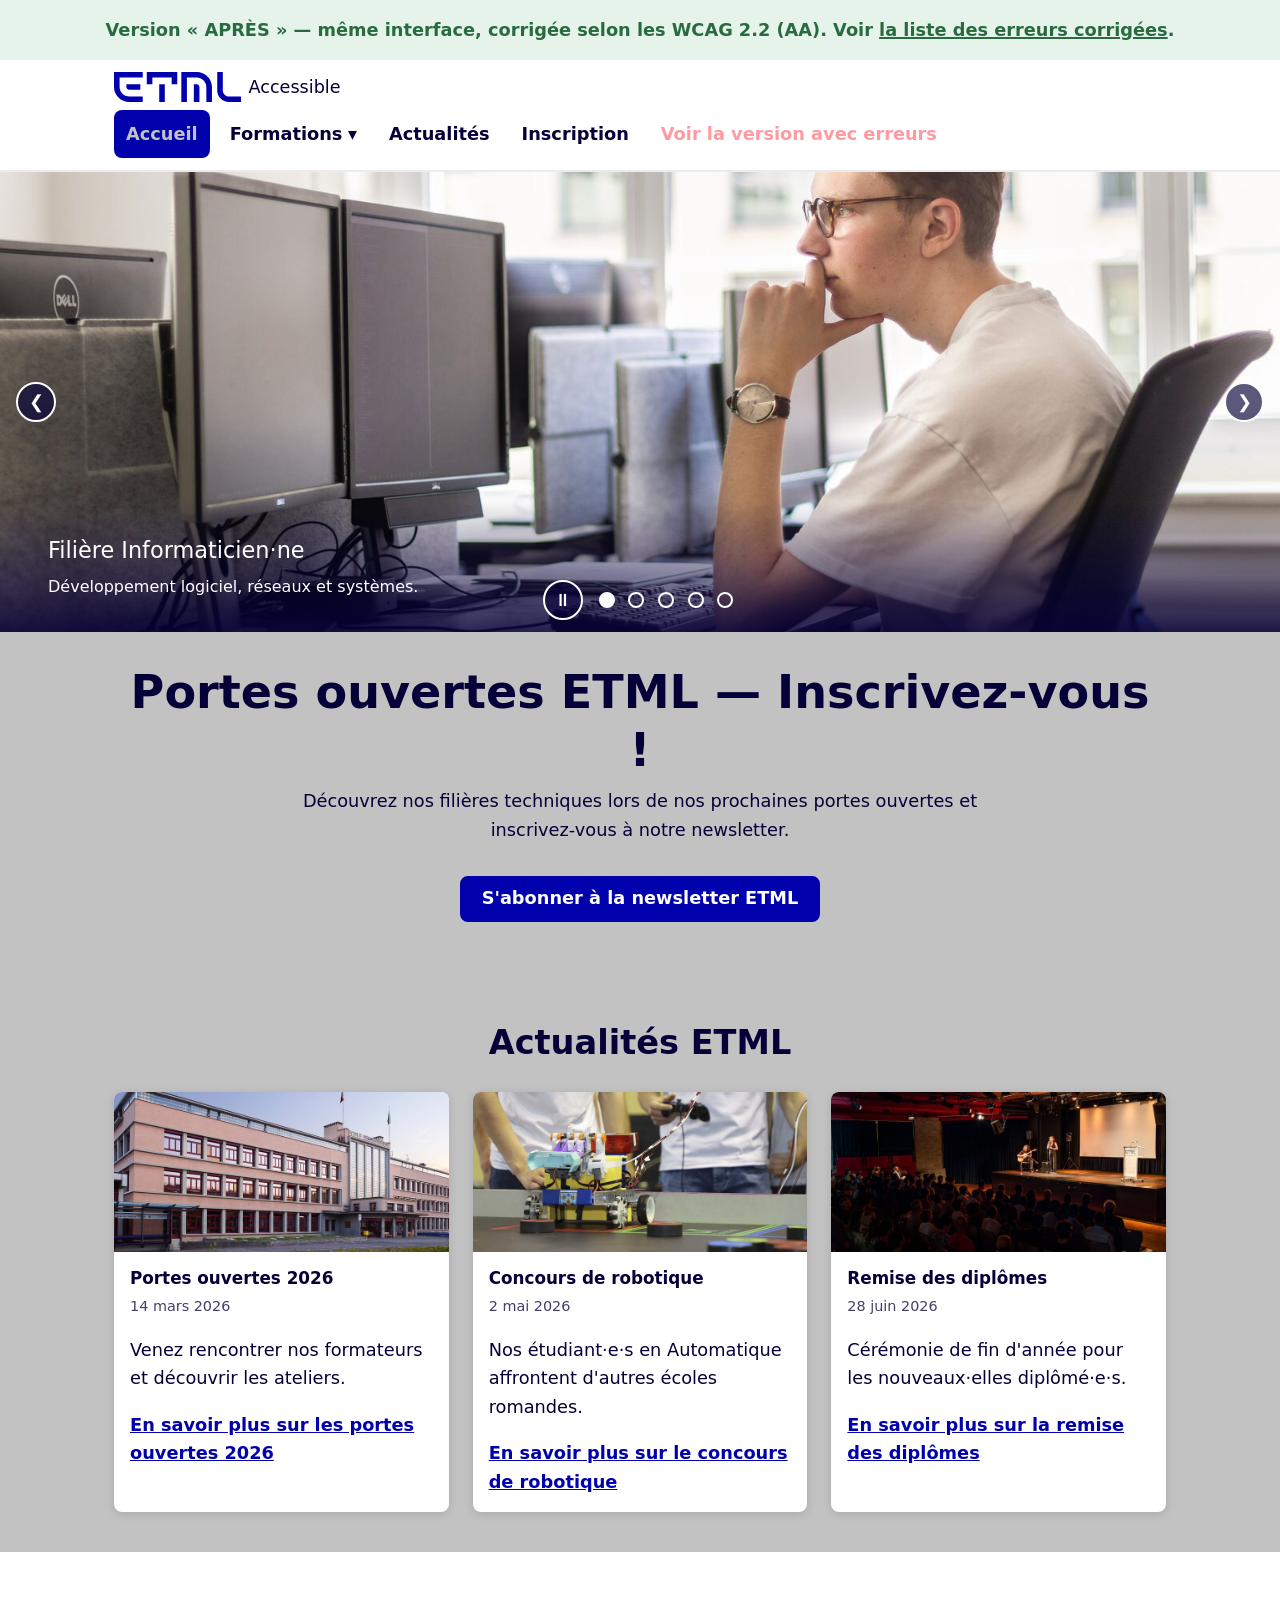
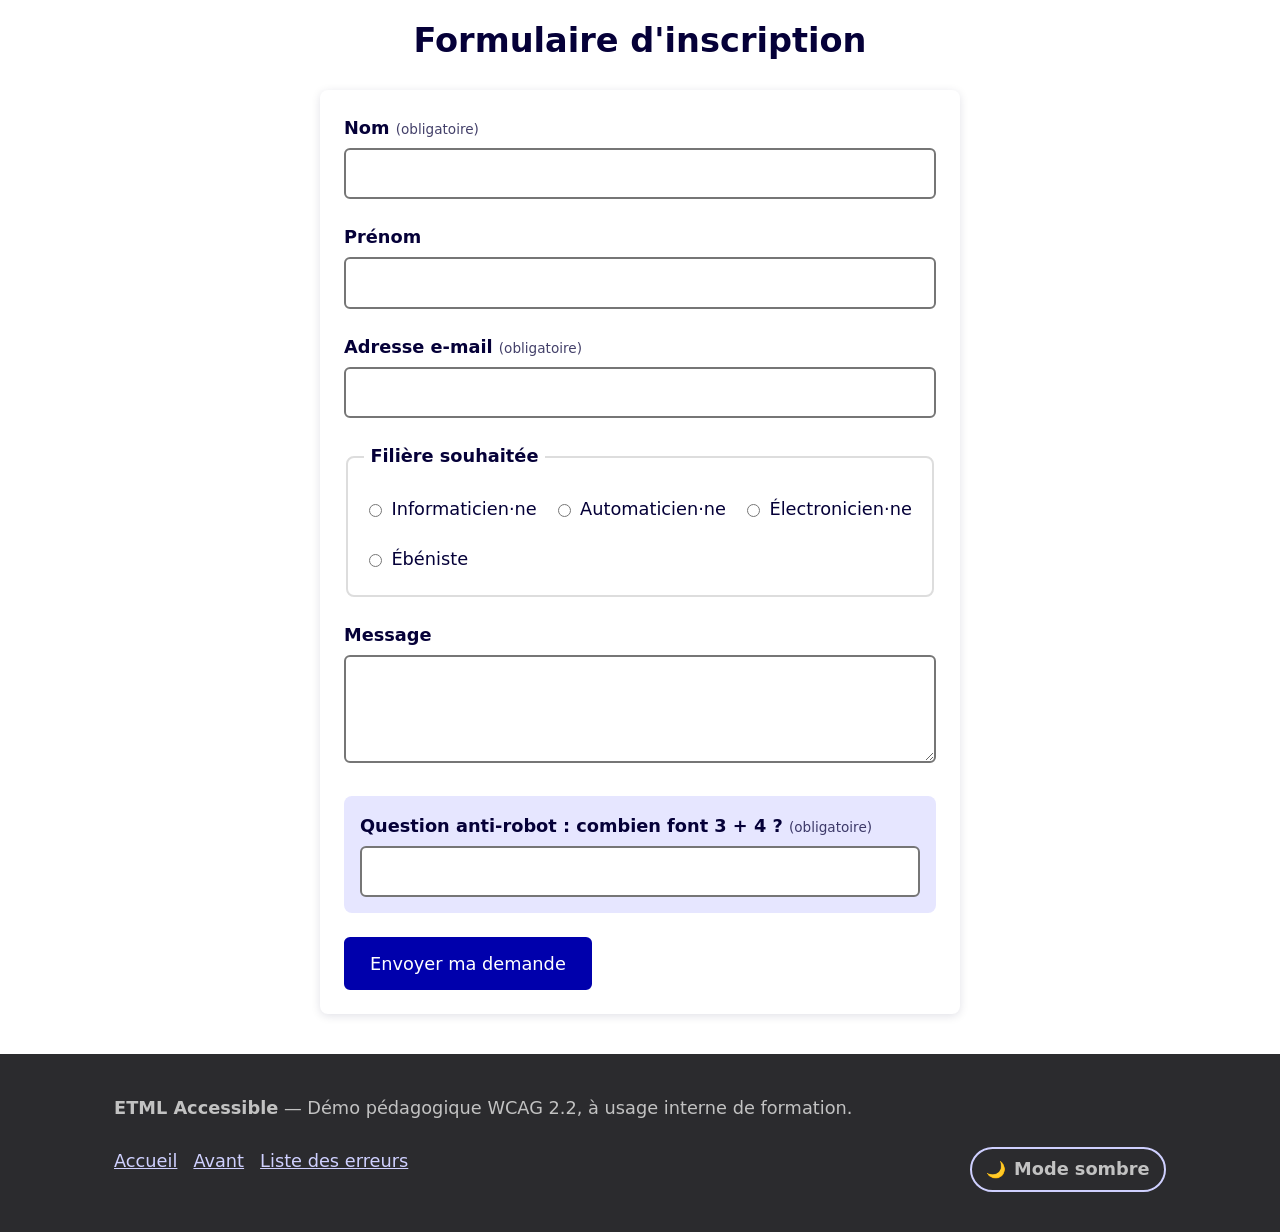
==== commit 81026990: "add noindex, nofallow" ====
--- a/apres.html
+++ b/apres.html
@@ -12,6 +12,7 @@
 <link rel="stylesheet" href="styles/etml-events-after.css">
 <link rel="stylesheet" href="styles/etml-form-after.css">
 <link rel="stylesheet" href="styles/etml-modal-after.css">
+<meta name="robots" content="noindex, nofollow">
 </head>
 <body>
 <a class="skip-link" href="#main-content">Aller au contenu principal</a>
--- a/styles/etml-theme.css
+++ b/styles/etml-theme.css
@@ -48,6 +48,7 @@
   color-scheme: light;
   --bg: var(--color-surface);
   --text: var(--color-ink);
+  --text-2: var(--color-surface);
   --header-bg: var(--color-white);
   --surface: var(--color-white); /* fond des cartes / formulaires / modales */
 }
@@ -57,7 +58,7 @@
     color-scheme: dark;
     --bg: var(--color-ink);
     --text: var(--color-surface);
-    --text-2: #767676;
+    --text-2: #fff;
     --header-bg: #0a0550;
     --surface: #0a0550;
     /* Couleur d'accent adaptative éclaircie : reste ≥7:1 sur fond Stratos/--surface foncé.
@@ -78,7 +79,7 @@
   color-scheme: dark;
   --bg: var(--color-ink);
   --text: var(--color-surface);
-  --text-2: #767676;
+  --text-2: #fff;
   --header-bg: #0a0550;
   --surface: #0a0550;
   --color-primary: #a6b0ff;
--- a/styles/etml-menu-after.css
+++ b/styles/etml-menu-after.css
@@ -25,6 +25,7 @@
 .menu-after .menu-items a[aria-current="page"] {
   font-weight: 700;
   background: var(--brand-blue);
+  color: var(--text-2);
 }
 .menu-after .menu-items a:hover,
 .menu-after .menu-toggle:hover { background: var(--brand-blue); }
@@ -43,8 +44,8 @@
   z-index: 20;
 }
 .menu-after .sous-menu[hidden] { display: none; }
-.menu-after .sous-menu li a { color: var(--text-2); padding: 0.6rem 1rem; display: block; }
-.menu-after .sous-menu li a:hover { color: var(--text); }
+.menu-after .sous-menu li a { color: #727272; padding: 0.6rem 1rem; display: block; }
+.menu-after .sous-menu li a:hover { color: var(--text-2); }
 .menu-after .menu-toggle .chevron { transition: transform 0.15s ease; }
 .menu-after .menu-toggle[aria-expanded="true"] .chevron { transform: rotate(180deg); }
 
